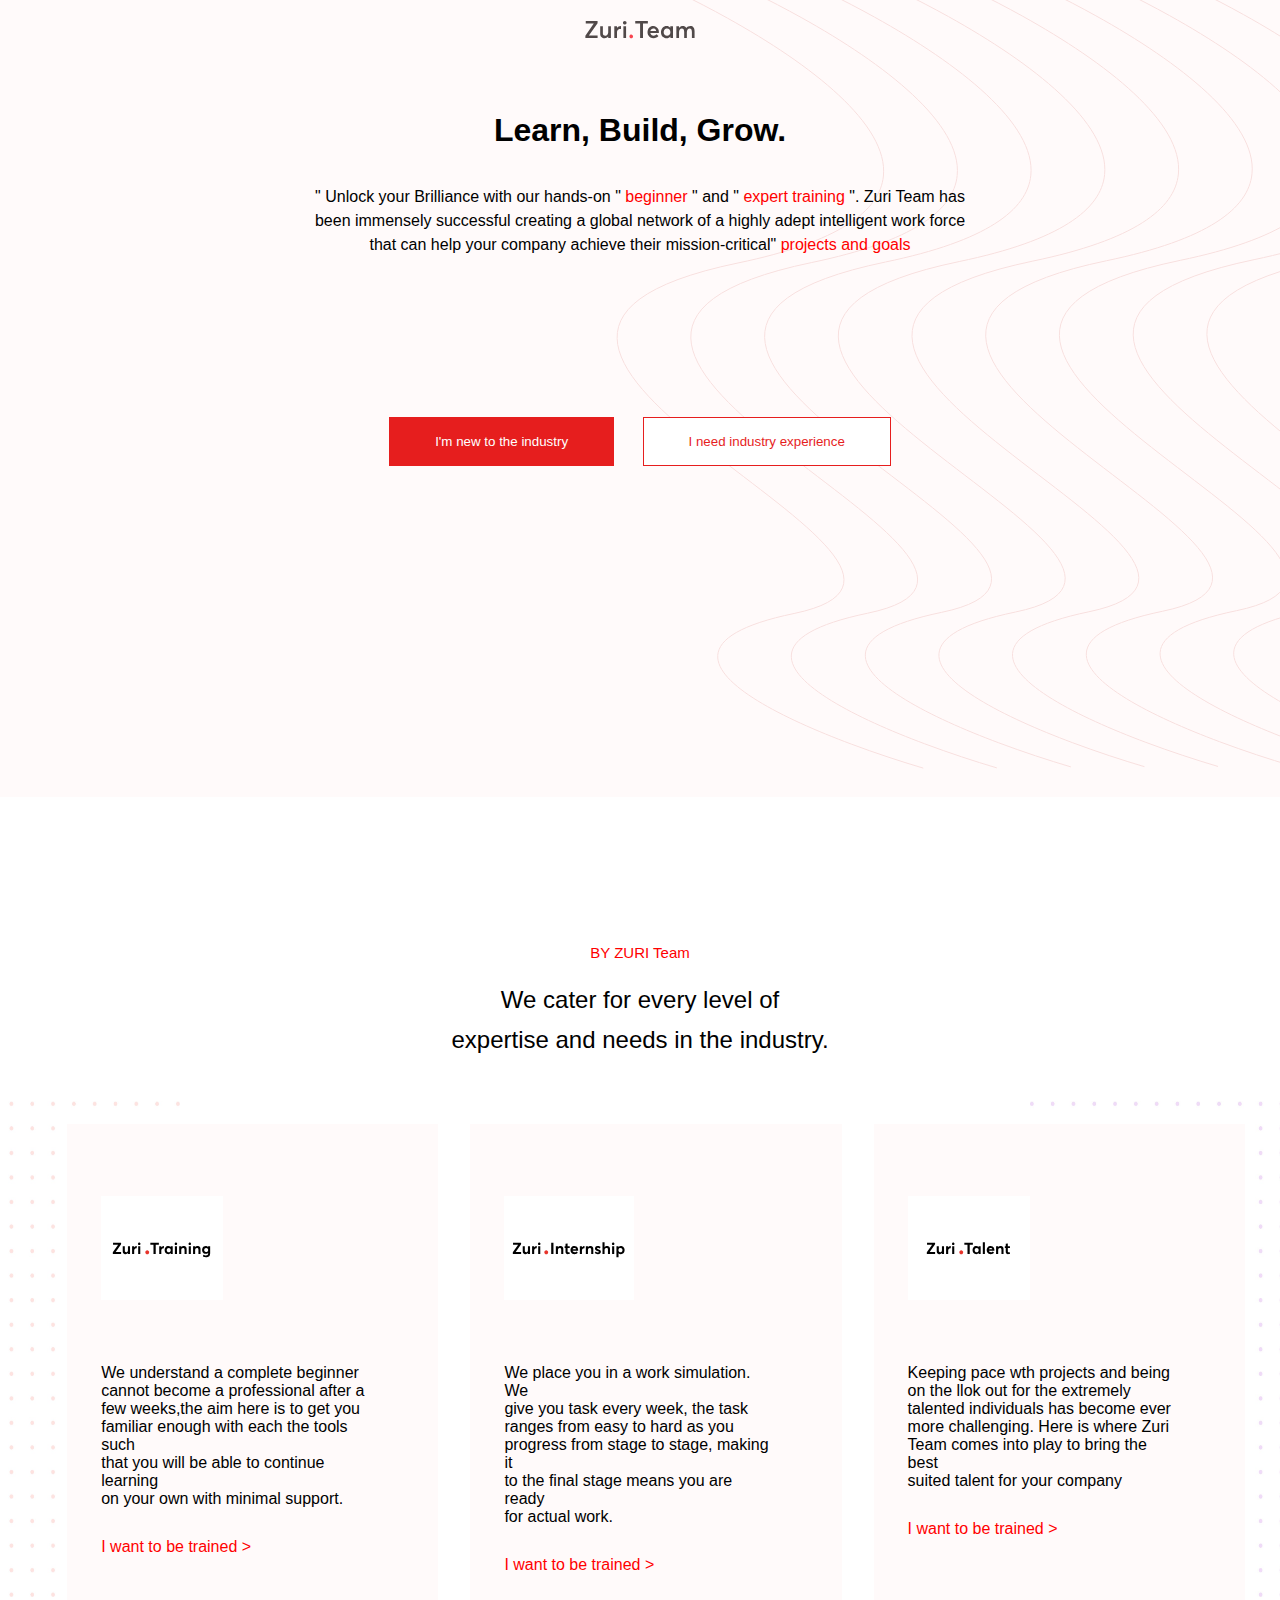
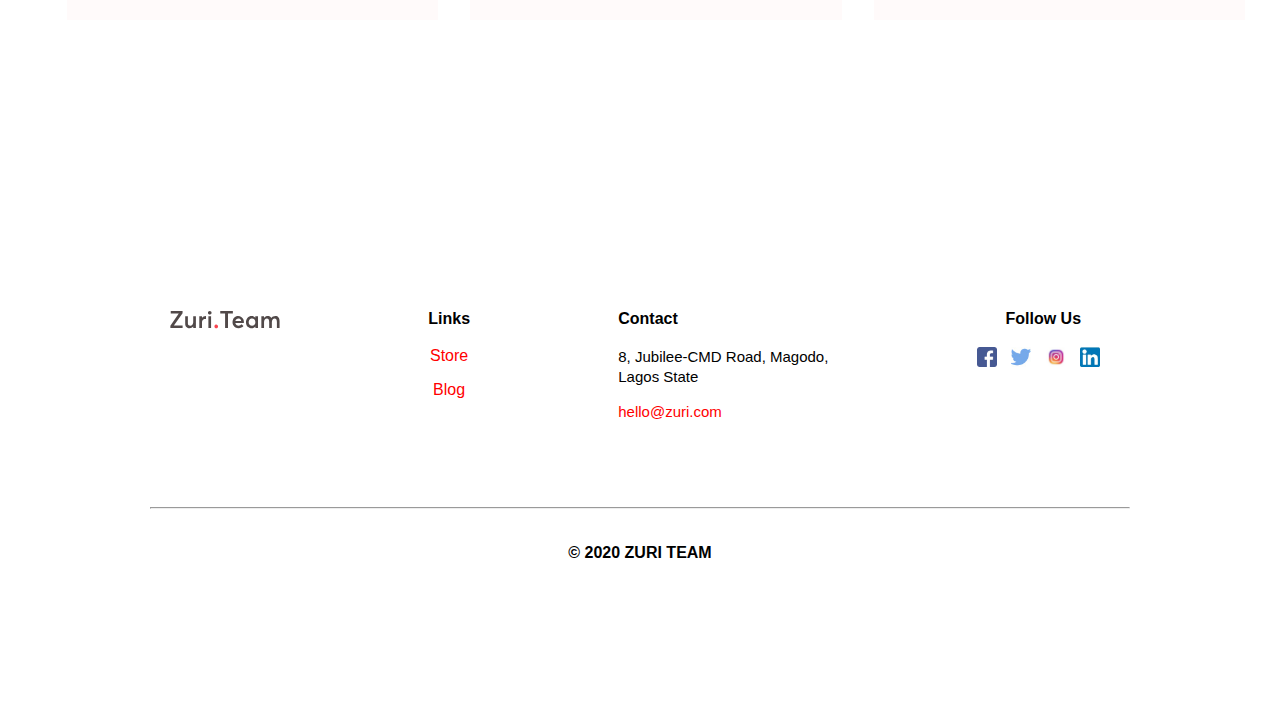
==== index.html @ eb0d59db "my first saving" ====
<!DOCTYPE html>
<html lang="en">

<head>
    <meta charset="UTF-8">
    <meta http-equiv="X-UA-Compatible" content="IE=edge">
    <meta name="viewport" content="width=device-width, initial-scale=1.0">
    <title>Zuri Landing Page</title>
    <link rel="stylesheet" href="index.css">
    <link rel="stylesheet" href="zuri-logo-full.svg">
</head>

<body>
    <header>
        <div class="logo">
            <img src="zuri-logo-full.svg" alt="zuri-logo-full">
        </div>
        <div class="intro">
            <h2>Learn, Build, Grow.</h2>
            <p>
                " Unlock your Brilliance with our hands-on "
                <a href="#">beginner</a>
                " and "
                <a href="#">expert training</a>
                ". Zuri Team has been immensely successful creating a global network of a highly adept intelligent work
                force that can help your company achieve their mission-critical"
                <a href="#">projects and goals</a>
            </p>
            <div class="btn">
                <a href="#">
                    <button class="btn1">I'm new to the industry</button>
                </a>
                <a href="#">
                    <button class="btn2">I need industry experience</button>
                </a>
            </div>
        </div>
    </header>
    <main>
        <div class="container">
            <div class="img-container">
                <img src="IMG_6237.JPG" alt class="left" width="383px" height="496px">
                <img src="IMG_6238.JPG" alt class="right" width="383px" height="496px">
            </div>
            <h3 class="head">BY ZURI Team</h3>
            <p class="content">We cater for every level of <br> expertise and needs in the industry.</p>

            <div class="container1">
                <div class="container-box1">
                    <div class="training">
                        <img src="zuri-training-img.svg" alt="">
                        <p>We understand a complete beginner <br> cannot become a professional after a <br> few
                            weeks,the aim here is to get you <br> familiar enough with each the tools such <br>
                             that you will be able to continue learning <br> on your own with minimal support.</p>
                        <h3>
                            <a href="#">I want to be trained ></a>
                        </h3>
                    </div>
                </div>
                <div class="container-box2">
                    <div class="internship">
                        <img src="zuri-internship-img.svg" alt="">
                        <p>We place you in a work simulation. We <br> give you task every week, the task <br>
                            ranges from easy to hard as you progress from stage to stage, making it <br> to the final stage
                            means you are ready <br>for actual work.</p>
                        <h3>
                            <a href="#">I want to be trained ></a>
                        </h3>
                    </div>
                </div>

                <div class="container-box3">
                    <div class="talent">
                        <img src="zuri-talent-img.svg" alt="">
                        <p>Keeping pace wth projects and being <br> on the llok out for the extremely <br> talented
                            individuals has become ever <br> more challenging. Here is where Zuri <br> Team comes into play to
                            bring the best <br> suited talent for your company</p>
                        <h3>
                            <a href="#">I want to be trained ></a>
                        </h3>
                    </div>
                </div>

            </div>
        </div>
    </main>
    <footer>
        <div class="footer-content">
            <div class="footer-img">
                <img src="zuri-logo-full.svg" alt="">
            </div>
            <div class="link">
                <h3>Links</h3>
                <a href="">
                    <p>Store</p>
                </a>
                <a href="">
                    <p>Blog</p>
                </a>
            </div>
            <div class="contact">
                <h3>Contact</h3>
                <p> 8, Jubilee-CMD Road, Magodo,<br>Lagos State </p>
                <p>
                    <a href="mailto: hello@zuri.com">hello@zuri.com</a>
                </p>
            </div>
            <div class="follow">
                <h3>Follow Us</h3>
                <div class="sm-handles">
                    <a href="https://web.facebook.com/thezuriteam">
                        <img src="IMG_6239.JPG" alt="">
                    </a>
                    <a href="https://twitter.com/theZuriTeam">
                        <img src="IMG_6243.JPG" alt="">
                    </a>
                    <a href="https://www.instagram.com/thezuriteam">
                        <img src="IMG_6240.JPG" alt="">
                    </a>
                    <a href="#">
                        <img src="IMG_6241.JPG" alt="">
                    </a>
                </div>
            </div>
        </div>
        <hr>
        <div class="copyright">
            <p>&copy; 2020 ZURI TEAM</p>
        </div>
    </footer>
</body>

</html>
---- index.css ----
* {
    margin: 0;
    padding: 0;
    box-sizing: border-box;
    font-family: 'Averta-Regular', sans-serif;
    font-weight: 400;
    font-style: normal;
}

body {
    margin: 8px;
    display: contents;
}

header {
    background-image: url(zuri-hero-bg.svg);
    background-position: center;
    background-size: cover;
    height: 800px;
    background-repeat: no-repeat;
    text-align: center;
}

.logo {
    text-align: center;
    justify-content: center;
    padding-bottom: 60px;
}

.logo img {
    margin-top: 20px;
}

.intro {
    margin: auto;
    text-align: center;
    max-width: 700px;
    padding: 12px;
}

.intro h2 {
    font-size: 32px;
    text-align: center;
    font-weight: bold;
    margin-bottom: 40px;
    line-height: 30px;

}

p {
    display: block;
    margin-block-end: 1em;
    margin-block-start: 1em;
    margin-inline-start: 0px;
    margin-inline-end: 0px;
}

.intro p {
    font-size: 16px;
    line-height: 24px;
}

a {
    color: red;
    text-decoration: none;
}

.btn {
    margin-top: 80px;
}

.btn1 {
    color: white;
    background-color: rgb(230, 30, 30);
    margin-right: 24px;
}

.btn1:hover {
    cursor: pointer;
    color: rgb(230, 30, 30);
    background-color: #fff;
}

.btn2 {
    color: rgb(230, 30, 30);
    background-color: white;
}

.btn2:hover {
    cursor: pointer;
    color: white;
    background-color: rgb(230, 30, 30);
}

.btn1,
.btn2 {
    padding: 16px 45px;
    border: 1px solid rgb(230, 30, 30);
    margin-top: 80px;
}

@media (max-width: 768px) {

    .logo {
        display: block;
        margin: auto;
        margin-bottom: 20px;
        padding-top: 50px;
    }

    .intro h2 {
        font-size: 29px;
        text-align: center;
        line-height: 30px;
    }

    .btn {
        display: block;
        margin: auto;
        margin-bottom: 40px;
        justify-content: center;
    }

    .btn1 {
        margin-bottom: 10px;
        margin-left: 30px;
    }

    .btn2 {
        margin-top: 10px;
    }
}

main {
    align-items: center;
    justify-items: center;
    overflow: hidden;
}

.container {
    position: relative;
}

.left {
    width: 350px;
    position: absolute;
    top: 120px;
    left: -100px;
}

.right {
    width: 350px;
    position: absolute;
    top: 120px;
    right: -100px;
}

.head {
    font-size: 15px;
    color: red;
    text-align: center;
    line-height: 24px;
    margin-top: 141px;
}

.content {
    font-size: 24px;
    text-align: center;
    margin-top: 7px;
    margin-bottom: 64px;
    line-height: 40px;
}

.container1 {
    display: flex;
    justify-content: center;
    align-items: center;
    align-content: center;
    margin: auto;
    margin-bottom: 100px;

}

.container1 div {
    padding: 16px 36px;
    margin-left: 32px;
}

.container1 p {
    margin-top: 60px;
    margin-left: -70px;
    font-size: 16px;
}

.container1 h3 {
    margin-top: 30px;
    margin-left: -70px;
    font-size: 16px;
}

.container img {
    margin-top: 40px;
    margin-left: -70px;
}

.container-box1 {
    width: 29%;
    height: 496px;
    position: relative;
    background-color: #fffafa;
}

.container-box2 {
    width: 29%;
    height: 496px;
    position: relative;
    background-color: #fffafa;
}

.container-box3 {
    width: 29%;
    height: 496px;
    position: relative;
    background-color: #fffafa;
}

h3 {
    font-size: 1.17em;
    display: block;
    margin-block-end: 1em;
    margin-block-start: 1em;
    margin-inline-start: 0px;
    margin-inline-end: 0px;
}

footer {
    margin: 150px;
    display: block;
    background-size: cover;
}

.footer-content {
    display: flex;
    justify-content: space-between;
    flex-wrap: wrap;
    margin-bottom: 50px;
    padding: 20px;
}

footer h3 {
    font-size: 16px;
    line-height: 25px;
    font-weight: bold;
}

.footer-img {
    margin-top: 20px;
    text-align: center;
}

.link {
    text-align: center;
}

a {
    color: red;
    text-decoration: none;
}

.contact {
    text-align: left;
}

.contact p {
    color: #000;
    font-size: 15px;
    text-align: left;
    line-height: 20px;
}

.follow {
    text-align: center;
}

.sm-handles img {
    width: 20px !important;
    margin-right: 10px;
}

a:webkit-any-link {
    color: webkit link;
    cursor: pointer;
    text-decoration: underline;
}

.copyright p {
    font-size: 16px;
    font-weight: bold;
    text-align: center;
    margin-top: 32px;
    margin-bottom: 110px;
    line-height: 24px;
}

hr {
    border: 0.6 solid black;
}

@media (max-width: 768px) {

    .left, .right {
        display: none;
    }

    .container1,
    .footer-content {
        display: flex;
        flex-direction: column;
        justify-content: center;
        align-items: center;
        margin-left: 15px;
        margin-right: 15px;
    }

    .container-box1,
    .container-box2,
    .container-box3 {
        width: 100%;
        position: relative;
    }

    main {
        height: auto;
    }
}

.
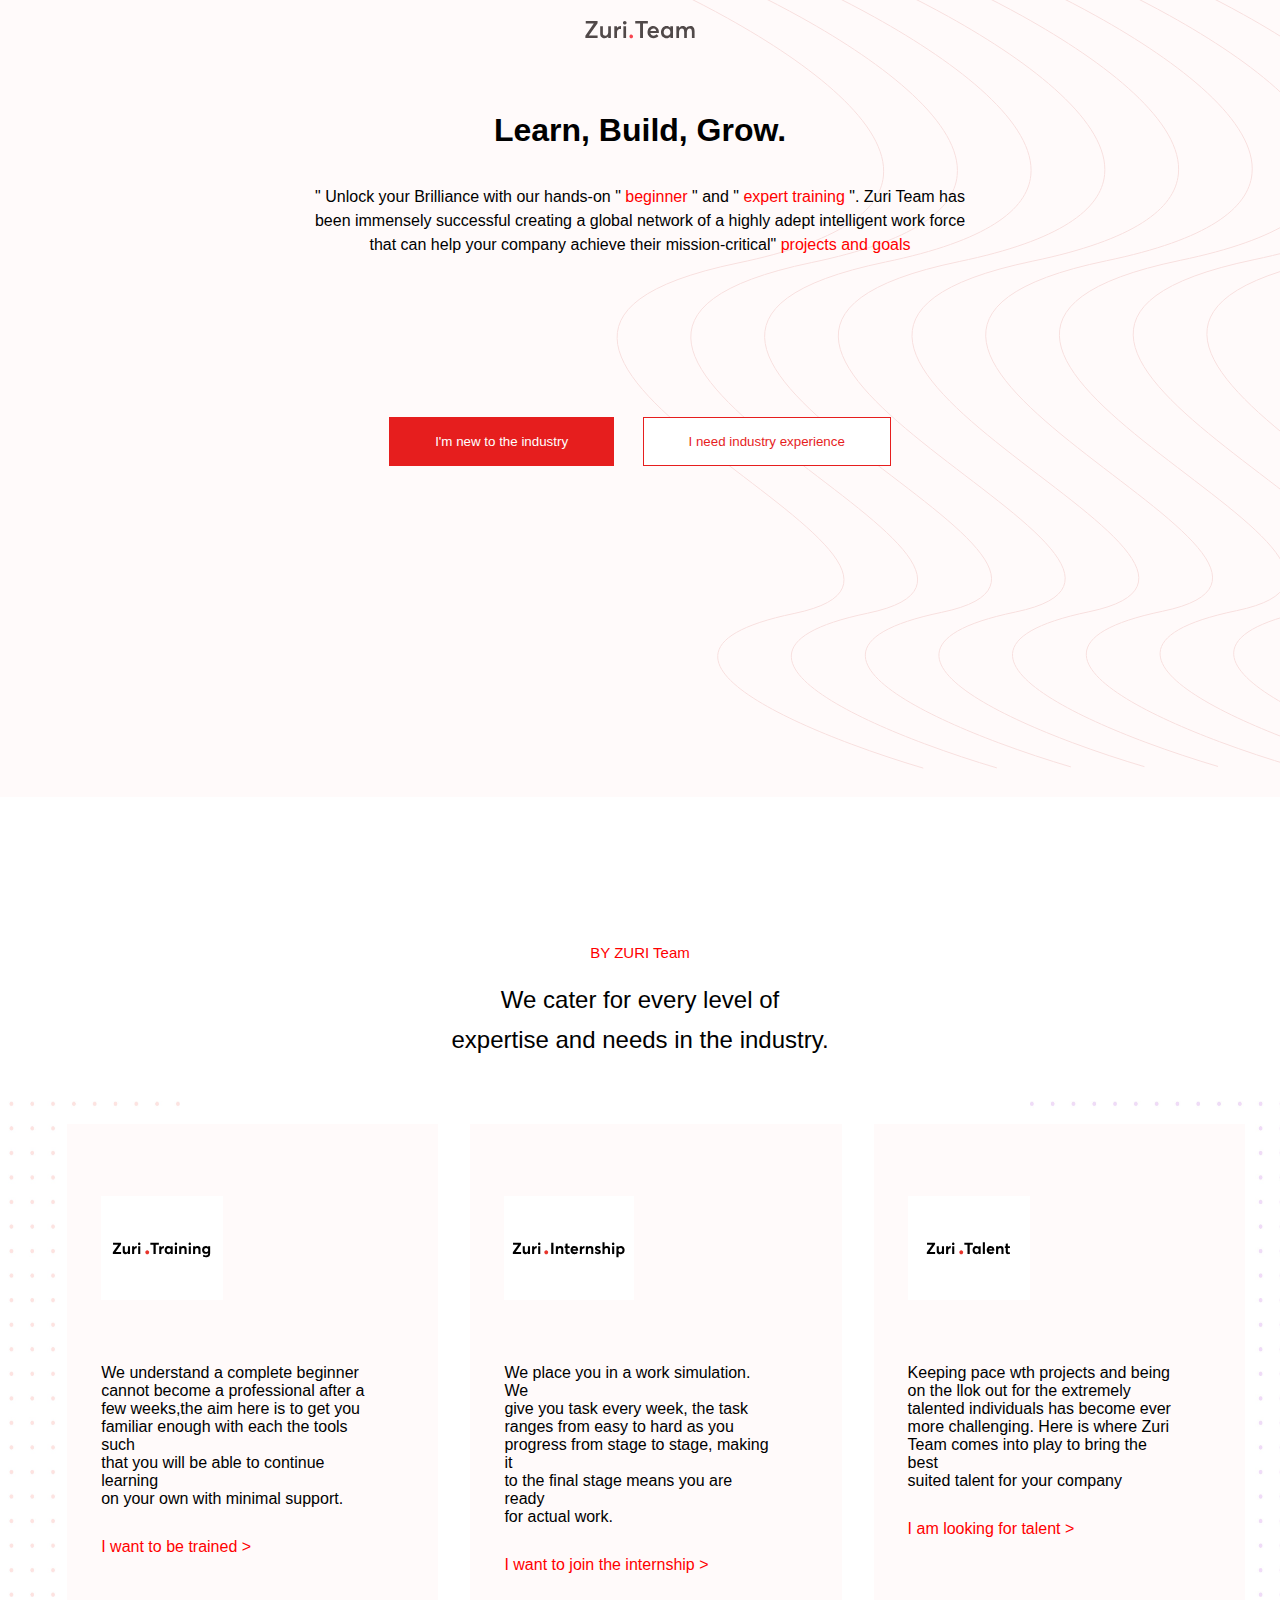
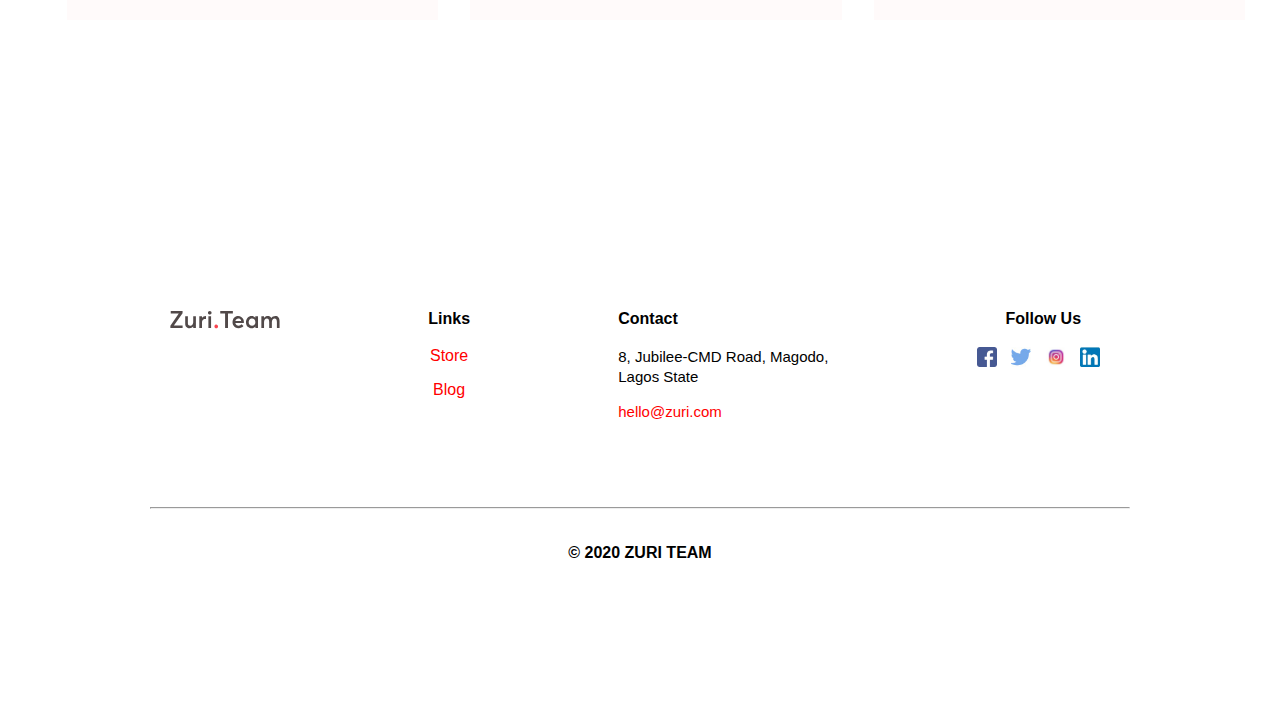
==== commit fcbd3bdb: "edit" ====
--- a/index.html
+++ b/index.html
@@ -7,7 +7,7 @@
     <meta name="viewport" content="width=device-width, initial-scale=1.0">
     <title>Zuri Landing Page</title>
     <link rel="stylesheet" href="index.css">
-    <link rel="stylesheet" href="zuri-logo-full.svg">
+    <link rel="icon" href="zuri favicon.png">
 </head>
 
 <body>
@@ -64,7 +64,7 @@
                             ranges from easy to hard as you progress from stage to stage, making it <br> to the final stage
                             means you are ready <br>for actual work.</p>
                         <h3>
-                            <a href="#">I want to be trained ></a>
+                            <a href="#">I want to join the internship ></a>
                         </h3>
                     </div>
                 </div>
@@ -76,7 +76,7 @@
                             individuals has become ever <br> more challenging. Here is where Zuri <br> Team comes into play to
                             bring the best <br> suited talent for your company</p>
                         <h3>
-                            <a href="#">I want to be trained ></a>
+                            <a href="#">I am looking for talent ></a>
                         </h3>
                     </div>
                 </div>
--- a/index.css
+++ b/index.css
@@ -1,3 +1,4 @@
+@import url('http://fonts.cdnfonts.com/css/averta-blackitalic');
 * {
     margin: 0;
     padding: 0;
@@ -303,7 +304,7 @@
 }
 
 hr {
-    border: 0.6 solid black;
+    border: 0.5 solid black;
 }
 
 @media (max-width: 768px) {
@@ -329,9 +330,6 @@
         position: relative;
     }
 
-    main {
-        height: auto;
-    }
-}
-
-.+}
+
+
